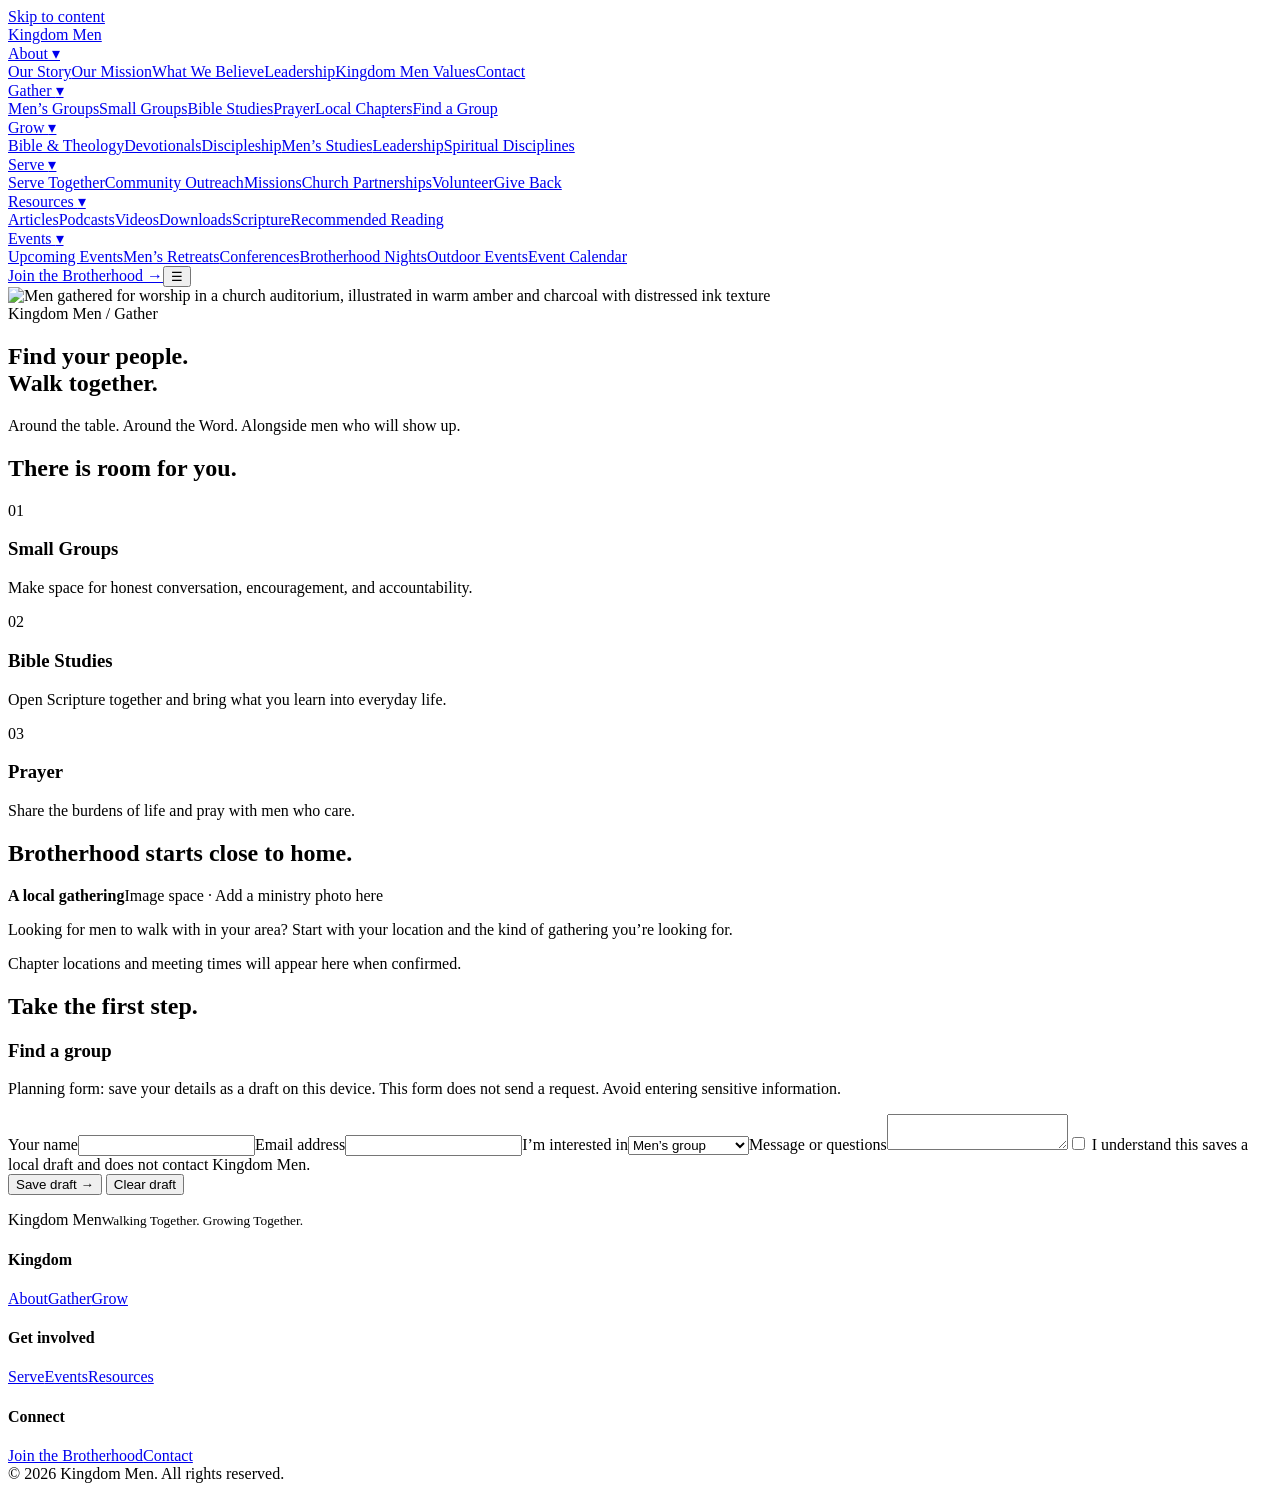
==== gather.html @ 9b4fb4cf "Add files via upload" ====
<!DOCTYPE html><html lang="en"><head><meta charset="UTF-8"><meta name="viewport" content="width=device-width, initial-scale=1.0"><title>Gather | Kingdom Men</title><meta name="description" content="Explore gather with Kingdom Men. Walking together. Growing together."><link rel="preconnect" href="https://fonts.googleapis.com"><link rel="preconnect" href="https://fonts.gstatic.com" crossorigin><link href="https://fonts.googleapis.com/css2?family=Barlow+Condensed:wght@500;600;700;800;900&family=Inter:wght@400;500;600;700&display=swap" rel="stylesheet"><link rel="stylesheet" href="styles.css"><script src="site.js" defer></script></head><body><a class="skip" href="#main">Skip to content</a><header class="site-header"><div class="container navbar"><a class="brand" href="index.html"><img src="kingdom-mark.png" alt=""><span class="brand-name">Kingdom Men</span></a><nav class="nav" aria-label="Main navigation"><div class="nav-item"><a class="nav-link" href="about.html">About <span class="chev">▾</span></a><div class="dropdown"><a href="about.html#our-story">Our Story</a><a href="about.html#our-mission">Our Mission</a><a href="about.html#what-we-believe">What We Believe</a><a href="about.html#leadership">Leadership</a><a href="about.html#kingdom-men-values">Kingdom Men Values</a><a href="contact.html">Contact</a></div></div><div class="nav-item"><a class="nav-link" href="gather.html">Gather <span class="chev">▾</span></a><div class="dropdown"><a href="gather.html#men-s-groups">Men’s Groups</a><a href="gather.html#small-groups">Small Groups</a><a href="gather.html#bible-studies">Bible Studies</a><a href="gather.html#prayer">Prayer</a><a href="gather.html#local-chapters">Local Chapters</a><a href="gather.html#find-a-group">Find a Group</a></div></div><div class="nav-item"><a class="nav-link" href="grow.html">Grow <span class="chev">▾</span></a><div class="dropdown"><a href="grow.html#bible-theology">Bible & Theology</a><a href="grow.html#devotionals">Devotionals</a><a href="grow.html#discipleship">Discipleship</a><a href="grow.html#men-s-studies">Men’s Studies</a><a href="grow.html#leadership">Leadership</a><a href="grow.html#spiritual-disciplines">Spiritual Disciplines</a></div></div><div class="nav-item"><a class="nav-link" href="serve.html">Serve <span class="chev">▾</span></a><div class="dropdown"><a href="serve.html#serve-together">Serve Together</a><a href="serve.html#community-outreach">Community Outreach</a><a href="serve.html#missions">Missions</a><a href="serve.html#church-partnerships">Church Partnerships</a><a href="serve.html#volunteer">Volunteer</a><a href="serve.html#give-back">Give Back</a></div></div><div class="nav-item"><a class="nav-link" href="resources.html">Resources <span class="chev">▾</span></a><div class="dropdown"><a href="resources.html#articles">Articles</a><a href="resources.html#podcasts">Podcasts</a><a href="resources.html#videos">Videos</a><a href="resources.html#downloads">Downloads</a><a href="resources.html#scripture">Scripture</a><a href="resources.html#recommended-reading">Recommended Reading</a></div></div><div class="nav-item"><a class="nav-link" href="events.html">Events <span class="chev">▾</span></a><div class="dropdown"><a href="events.html#upcoming-events">Upcoming Events</a><a href="events.html#men-s-retreats">Men’s Retreats</a><a href="events.html#conferences">Conferences</a><a href="events.html#brotherhood-nights">Brotherhood Nights</a><a href="events.html#outdoor-events">Outdoor Events</a><a href="events.html#event-calendar">Event Calendar</a></div></div></nav><a class="btn btn-red header-cta" href="join.html">Join the Brotherhood →</a><button class="mobile-toggle" aria-label="Open menu" aria-expanded="false" aria-controls="mobileMenu">☰</button></div><div id="mobileMenu" hidden style="background:white;padding:20px 24px;max-height:calc(100dvh - 70px);overflow:auto"><a class="btn btn-red" href="join.html">Join the Brotherhood →</a><details><summary>About</summary><a href="about.html">Explore About →</a><a href="about.html#our-story">Our Story</a><a href="about.html#our-mission">Our Mission</a><a href="about.html#what-we-believe">What We Believe</a><a href="about.html#leadership">Leadership</a><a href="about.html#kingdom-men-values">Kingdom Men Values</a><a href="contact.html">Contact</a></details><details><summary>Gather</summary><a href="gather.html">Explore Gather →</a><a href="gather.html#men-s-groups">Men’s Groups</a><a href="gather.html#small-groups">Small Groups</a><a href="gather.html#bible-studies">Bible Studies</a><a href="gather.html#prayer">Prayer</a><a href="gather.html#local-chapters">Local Chapters</a><a href="gather.html#find-a-group">Find a Group</a></details><details><summary>Grow</summary><a href="grow.html">Explore Grow →</a><a href="grow.html#bible-theology">Bible & Theology</a><a href="grow.html#devotionals">Devotionals</a><a href="grow.html#discipleship">Discipleship</a><a href="grow.html#men-s-studies">Men’s Studies</a><a href="grow.html#leadership">Leadership</a><a href="grow.html#spiritual-disciplines">Spiritual Disciplines</a></details><details><summary>Serve</summary><a href="serve.html">Explore Serve →</a><a href="serve.html#serve-together">Serve Together</a><a href="serve.html#community-outreach">Community Outreach</a><a href="serve.html#missions">Missions</a><a href="serve.html#church-partnerships">Church Partnerships</a><a href="serve.html#volunteer">Volunteer</a><a href="serve.html#give-back">Give Back</a></details><details><summary>Resources</summary><a href="resources.html">Explore Resources →</a><a href="resources.html#articles">Articles</a><a href="resources.html#podcasts">Podcasts</a><a href="resources.html#videos">Videos</a><a href="resources.html#downloads">Downloads</a><a href="resources.html#scripture">Scripture</a><a href="resources.html#recommended-reading">Recommended Reading</a></details><details><summary>Events</summary><a href="events.html">Explore Events →</a><a href="events.html#upcoming-events">Upcoming Events</a><a href="events.html#men-s-retreats">Men’s Retreats</a><a href="events.html#conferences">Conferences</a><a href="events.html#brotherhood-nights">Brotherhood Nights</a><a href="events.html#outdoor-events">Outdoor Events</a><a href="events.html#event-calendar">Event Calendar</a></details></div></header><main id="main" class="page-main"><section class="page-hero gather-hero"><img class="gather-hero-image" src="gather-hero.png" alt="Men gathered for worship in a church auditorium, illustrated in warm amber and charcoal with distressed ink texture" fetchpriority="high"><div class="container"><div class="eyebrow">Kingdom Men / Gather</div><h1>Find your people.<br><span class="accent">Walk together.</span></h1><p>Around the table. Around the Word. Alongside men who will show up.</p></div></section><section id="men-s-groups" class="page-section "><div class="container"><h2>There is room for you.</h2><div class="tile-grid"><article class="tile" id="small-groups"><div class="number">01</div><h3>Small Groups</h3><p>Make space for honest conversation, encouragement, and accountability.</p></article><article class="tile" id="bible-studies"><div class="number">02</div><h3>Bible Studies</h3><p>Open Scripture together and bring what you learn into everyday life.</p></article><article class="tile" id="prayer"><div class="number">03</div><h3>Prayer</h3><p>Share the burdens of life and pray with men who care.</p></article></div></div></section><section id="local-chapters" class="page-section muted-section"><div class="container"><h2>Brotherhood starts close to home.</h2><div class="split"><div class="image-space" role="img" aria-label="Image placeholder: A local gathering"><strong>A local gathering</strong><span>Image space · Add a ministry photo here</span></div><div><p>Looking for men to walk with in your area? Start with your location and the kind of gathering you’re looking for.</p><p>Chapter locations and meeting times will appear here when confirmed.</p></div></div></div></section><section id="find-a-group" class="page-section "><div class="container"><h2>Take the first step.</h2><form class="form-panel" data-draft="group"><h3>Find a group</h3><p class="form-note">Planning form: save your details as a draft on this device. This form does not send a request. Avoid entering sensitive information.</p><div class="form-grid"><label>Your name<input name="name" autocomplete="name" required maxlength="100"></label><label>Email address<input name="email" type="email" autocomplete="email" required></label><label class="full">I’m interested in<select name="interest"><option>Men’s group</option><option>Small group</option><option>Bible study</option><option>Prayer gathering</option><option>Local chapter</option></select></label><label class="full">Message or questions<textarea name="message" maxlength="2000"></textarea></label><label class="check full"><input type="checkbox" required> I understand this saves a local draft and does not contact Kingdom Men.</label><div class="full"><button class="btn btn-red" type="submit">Save draft →</button> <button class="btn btn-dark clear-draft" type="button">Clear draft</button><p class="form-status" role="status" aria-live="polite"></p></div></div></form></div></section></main><footer><div class="container"><div class="footer-grid"><div class="footer-brand">Kingdom Men<small>Walking Together. Growing Together.</small></div><div><h4>Kingdom</h4><a href="about.html">About</a><a href="gather.html">Gather</a><a href="grow.html">Grow</a></div><div><h4>Get involved</h4><a href="serve.html">Serve</a><a href="events.html">Events</a><a href="resources.html">Resources</a></div><div><h4>Connect</h4><a href="join.html">Join the Brotherhood</a><a href="contact.html">Contact</a></div></div><div class="copyright">© 2026 Kingdom Men. All rights reserved.</div></div></footer></body></html>
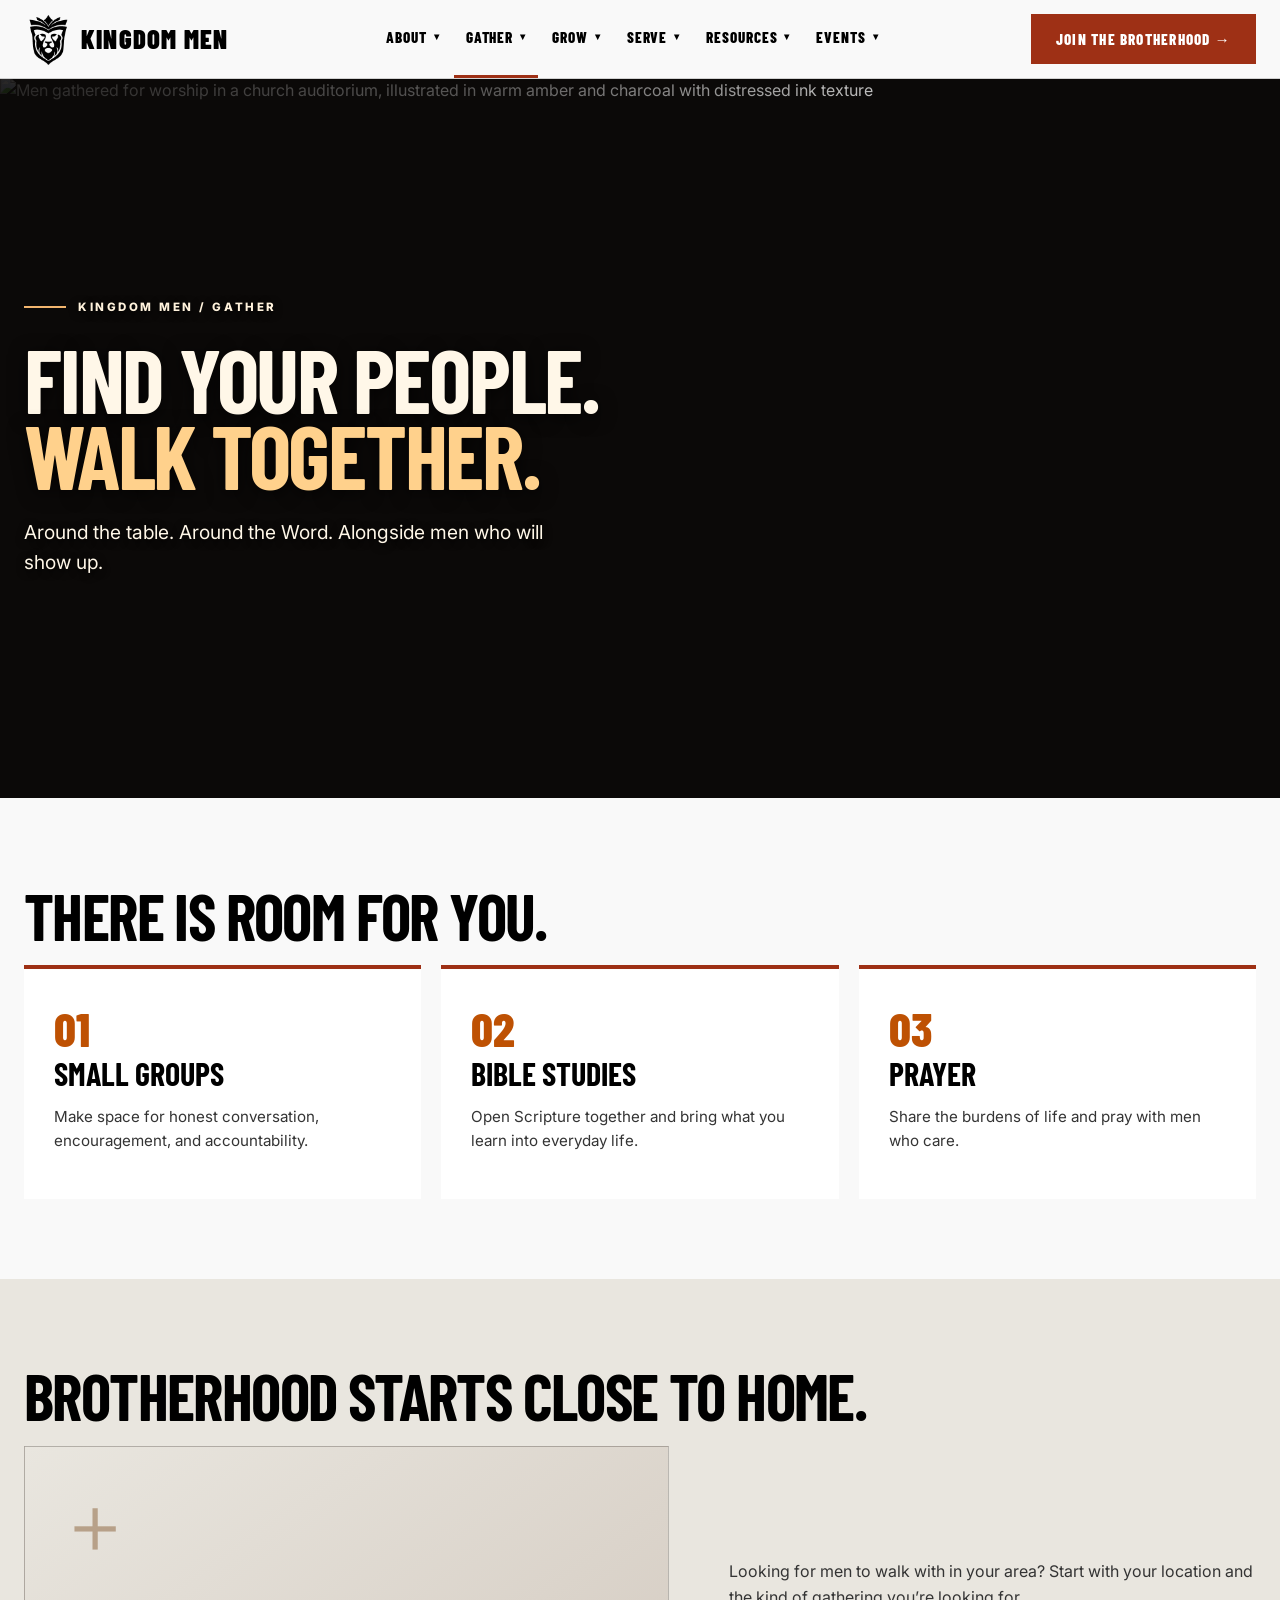
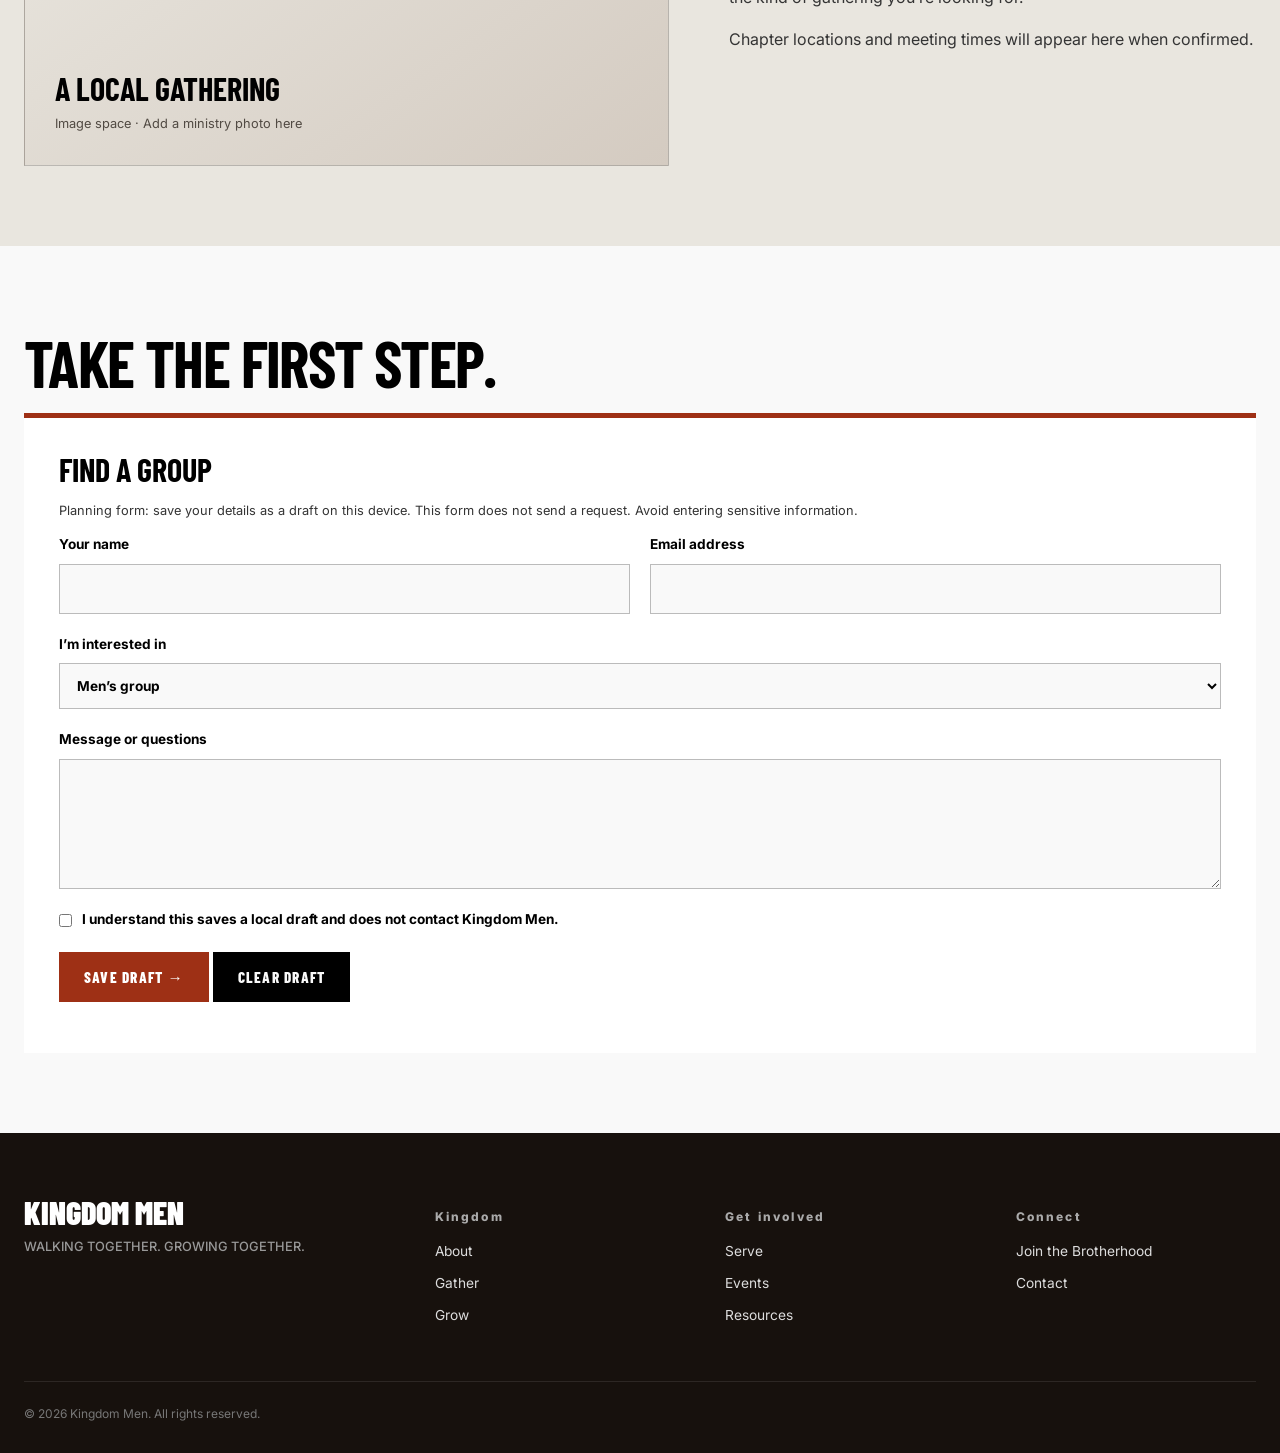
==== commit 53a4bddb: "Add files via upload" ====
--- a/gather.html
+++ b/gather.html
@@ -1 +1 @@
-<!DOCTYPE html><html lang="en"><head><meta charset="UTF-8"><meta name="viewport" content="width=device-width, initial-scale=1.0"><title>Gather | Kingdom Men</title><meta name="description" content="Explore gather with Kingdom Men. Walking together. Growing together."><link rel="preconnect" href="https://fonts.googleapis.com"><link rel="preconnect" href="https://fonts.gstatic.com" crossorigin><link href="https://fonts.googleapis.com/css2?family=Barlow+Condensed:wght@500;600;700;800;900&family=Inter:wght@400;500;600;700&display=swap" rel="stylesheet"><link rel="stylesheet" href="styles.css"><script src="site.js" defer></script></head><body><a class="skip" href="#main">Skip to content</a><header class="site-header"><div class="container navbar"><a class="brand" href="index.html"><img src="kingdom-mark.png" alt=""><span class="brand-name">Kingdom Men</span></a><nav class="nav" aria-label="Main navigation"><div class="nav-item"><a class="nav-link" href="about.html">About <span class="chev">▾</span></a><div class="dropdown"><a href="about.html#our-story">Our Story</a><a href="about.html#our-mission">Our Mission</a><a href="about.html#what-we-believe">What We Believe</a><a href="about.html#leadership">Leadership</a><a href="about.html#kingdom-men-values">Kingdom Men Values</a><a href="contact.html">Contact</a></div></div><div class="nav-item"><a class="nav-link" href="gather.html">Gather <span class="chev">▾</span></a><div class="dropdown"><a href="gather.html#men-s-groups">Men’s Groups</a><a href="gather.html#small-groups">Small Groups</a><a href="gather.html#bible-studies">Bible Studies</a><a href="gather.html#prayer">Prayer</a><a href="gather.html#local-chapters">Local Chapters</a><a href="gather.html#find-a-group">Find a Group</a></div></div><div class="nav-item"><a class="nav-link" href="grow.html">Grow <span class="chev">▾</span></a><div class="dropdown"><a href="grow.html#bible-theology">Bible & Theology</a><a href="grow.html#devotionals">Devotionals</a><a href="grow.html#discipleship">Discipleship</a><a href="grow.html#men-s-studies">Men’s Studies</a><a href="grow.html#leadership">Leadership</a><a href="grow.html#spiritual-disciplines">Spiritual Disciplines</a></div></div><div class="nav-item"><a class="nav-link" href="serve.html">Serve <span class="chev">▾</span></a><div class="dropdown"><a href="serve.html#serve-together">Serve Together</a><a href="serve.html#community-outreach">Community Outreach</a><a href="serve.html#missions">Missions</a><a href="serve.html#church-partnerships">Church Partnerships</a><a href="serve.html#volunteer">Volunteer</a><a href="serve.html#give-back">Give Back</a></div></div><div class="nav-item"><a class="nav-link" href="resources.html">Resources <span class="chev">▾</span></a><div class="dropdown"><a href="resources.html#articles">Articles</a><a href="resources.html#podcasts">Podcasts</a><a href="resources.html#videos">Videos</a><a href="resources.html#downloads">Downloads</a><a href="resources.html#scripture">Scripture</a><a href="resources.html#recommended-reading">Recommended Reading</a></div></div><div class="nav-item"><a class="nav-link" href="events.html">Events <span class="chev">▾</span></a><div class="dropdown"><a href="events.html#upcoming-events">Upcoming Events</a><a href="events.html#men-s-retreats">Men’s Retreats</a><a href="events.html#conferences">Conferences</a><a href="events.html#brotherhood-nights">Brotherhood Nights</a><a href="events.html#outdoor-events">Outdoor Events</a><a href="events.html#event-calendar">Event Calendar</a></div></div></nav><a class="btn btn-red header-cta" href="join.html">Join the Brotherhood →</a><button class="mobile-toggle" aria-label="Open menu" aria-expanded="false" aria-controls="mobileMenu">☰</button></div><div id="mobileMenu" hidden style="background:white;padding:20px 24px;max-height:calc(100dvh - 70px);overflow:auto"><a class="btn btn-red" href="join.html">Join the Brotherhood →</a><details><summary>About</summary><a href="about.html">Explore About →</a><a href="about.html#our-story">Our Story</a><a href="about.html#our-mission">Our Mission</a><a href="about.html#what-we-believe">What We Believe</a><a href="about.html#leadership">Leadership</a><a href="about.html#kingdom-men-values">Kingdom Men Values</a><a href="contact.html">Contact</a></details><details><summary>Gather</summary><a href="gather.html">Explore Gather →</a><a href="gather.html#men-s-groups">Men’s Groups</a><a href="gather.html#small-groups">Small Groups</a><a href="gather.html#bible-studies">Bible Studies</a><a href="gather.html#prayer">Prayer</a><a href="gather.html#local-chapters">Local Chapters</a><a href="gather.html#find-a-group">Find a Group</a></details><details><summary>Grow</summary><a href="grow.html">Explore Grow →</a><a href="grow.html#bible-theology">Bible & Theology</a><a href="grow.html#devotionals">Devotionals</a><a href="grow.html#discipleship">Discipleship</a><a href="grow.html#men-s-studies">Men’s Studies</a><a href="grow.html#leadership">Leadership</a><a href="grow.html#spiritual-disciplines">Spiritual Disciplines</a></details><details><summary>Serve</summary><a href="serve.html">Explore Serve →</a><a href="serve.html#serve-together">Serve Together</a><a href="serve.html#community-outreach">Community Outreach</a><a href="serve.html#missions">Missions</a><a href="serve.html#church-partnerships">Church Partnerships</a><a href="serve.html#volunteer">Volunteer</a><a href="serve.html#give-back">Give Back</a></details><details><summary>Resources</summary><a href="resources.html">Explore Resources →</a><a href="resources.html#articles">Articles</a><a href="resources.html#podcasts">Podcasts</a><a href="resources.html#videos">Videos</a><a href="resources.html#downloads">Downloads</a><a href="resources.html#scripture">Scripture</a><a href="resources.html#recommended-reading">Recommended Reading</a></details><details><summary>Events</summary><a href="events.html">Explore Events →</a><a href="events.html#upcoming-events">Upcoming Events</a><a href="events.html#men-s-retreats">Men’s Retreats</a><a href="events.html#conferences">Conferences</a><a href="events.html#brotherhood-nights">Brotherhood Nights</a><a href="events.html#outdoor-events">Outdoor Events</a><a href="events.html#event-calendar">Event Calendar</a></details></div></header><main id="main" class="page-main"><section class="page-hero gather-hero"><img class="gather-hero-image" src="gather-hero.png" alt="Men gathered for worship in a church auditorium, illustrated in warm amber and charcoal with distressed ink texture" fetchpriority="high"><div class="container"><div class="eyebrow">Kingdom Men / Gather</div><h1>Find your people.<br><span class="accent">Walk together.</span></h1><p>Around the table. Around the Word. Alongside men who will show up.</p></div></section><section id="men-s-groups" class="page-section "><div class="container"><h2>There is room for you.</h2><div class="tile-grid"><article class="tile" id="small-groups"><div class="number">01</div><h3>Small Groups</h3><p>Make space for honest conversation, encouragement, and accountability.</p></article><article class="tile" id="bible-studies"><div class="number">02</div><h3>Bible Studies</h3><p>Open Scripture together and bring what you learn into everyday life.</p></article><article class="tile" id="prayer"><div class="number">03</div><h3>Prayer</h3><p>Share the burdens of life and pray with men who care.</p></article></div></div></section><section id="local-chapters" class="page-section muted-section"><div class="container"><h2>Brotherhood starts close to home.</h2><div class="split"><div class="image-space" role="img" aria-label="Image placeholder: A local gathering"><strong>A local gathering</strong><span>Image space · Add a ministry photo here</span></div><div><p>Looking for men to walk with in your area? Start with your location and the kind of gathering you’re looking for.</p><p>Chapter locations and meeting times will appear here when confirmed.</p></div></div></div></section><section id="find-a-group" class="page-section "><div class="container"><h2>Take the first step.</h2><form class="form-panel" data-draft="group"><h3>Find a group</h3><p class="form-note">Planning form: save your details as a draft on this device. This form does not send a request. Avoid entering sensitive information.</p><div class="form-grid"><label>Your name<input name="name" autocomplete="name" required maxlength="100"></label><label>Email address<input name="email" type="email" autocomplete="email" required></label><label class="full">I’m interested in<select name="interest"><option>Men’s group</option><option>Small group</option><option>Bible study</option><option>Prayer gathering</option><option>Local chapter</option></select></label><label class="full">Message or questions<textarea name="message" maxlength="2000"></textarea></label><label class="check full"><input type="checkbox" required> I understand this saves a local draft and does not contact Kingdom Men.</label><div class="full"><button class="btn btn-red" type="submit">Save draft →</button> <button class="btn btn-dark clear-draft" type="button">Clear draft</button><p class="form-status" role="status" aria-live="polite"></p></div></div></form></div></section></main><footer><div class="container"><div class="footer-grid"><div class="footer-brand">Kingdom Men<small>Walking Together. Growing Together.</small></div><div><h4>Kingdom</h4><a href="about.html">About</a><a href="gather.html">Gather</a><a href="grow.html">Grow</a></div><div><h4>Get involved</h4><a href="serve.html">Serve</a><a href="events.html">Events</a><a href="resources.html">Resources</a></div><div><h4>Connect</h4><a href="join.html">Join the Brotherhood</a><a href="contact.html">Contact</a></div></div><div class="copyright">© 2026 Kingdom Men. All rights reserved.</div></div></footer></body></html>+<!DOCTYPE html><html lang="en"><head><meta charset="UTF-8"><meta name="viewport" content="width=device-width, initial-scale=1.0"><title>Gather | Kingdom Men</title><meta name="description" content="Explore gather with Kingdom Men. Walking together. Growing together."><link rel="preconnect" href="https://fonts.googleapis.com"><link rel="preconnect" href="https://fonts.gstatic.com" crossorigin><link href="https://fonts.googleapis.com/css2?family=Barlow+Condensed:wght@500;600;700;800;900&family=Inter:wght@400;500;600;700&display=swap" rel="stylesheet"><link rel="stylesheet" href="styles.css"><script src="site.js" defer></script></head><body><a class="skip" href="#main">Skip to content</a><header class="site-header"><div class="container navbar"><a class="brand" href="index.html"><img src="kingdom-mark.png" alt=""><span class="brand-name">Kingdom Men</span></a><nav class="nav" aria-label="Main navigation"><div class="nav-item"><a class="nav-link" href="about.html">About <span class="chev">▾</span></a><div class="dropdown"><a href="about.html#our-story">Our Story</a><a href="about.html#our-mission">Our Mission</a><a href="about.html#what-we-believe">What We Believe</a><a href="about.html#leadership">Leadership</a><a href="about.html#kingdom-men-values">Kingdom Men Values</a><a href="contact.html">Contact</a></div></div><div class="nav-item"><a class="nav-link" href="gather.html">Gather <span class="chev">▾</span></a><div class="dropdown"><a href="gather.html#men-s-groups">Men’s Groups</a><a href="gather.html#small-groups">Small Groups</a><a href="gather.html#bible-studies">Bible Studies</a><a href="gather.html#prayer">Prayer</a><a href="gather.html#local-chapters">Local Chapters</a><a href="gather.html#find-a-group">Find a Group</a></div></div><div class="nav-item"><a class="nav-link" href="grow.html">Grow <span class="chev">▾</span></a><div class="dropdown"><a href="grow.html#bible-theology">Bible & Theology</a><a href="grow.html#devotionals">Devotionals</a><a href="grow.html#discipleship">Discipleship</a><a href="grow.html#men-s-studies">Men’s Studies</a><a href="grow.html#leadership">Leadership</a><a href="grow.html#spiritual-disciplines">Spiritual Disciplines</a></div></div><div class="nav-item"><a class="nav-link" href="serve.html">Serve <span class="chev">▾</span></a><div class="dropdown"><a href="serve.html#serve-together">Serve Together</a><a href="serve.html#community-outreach">Community Outreach</a><a href="serve.html#missions">Missions</a><a href="serve.html#church-partnerships">Church Partnerships</a><a href="serve.html#volunteer">Volunteer</a><a href="serve.html#give-back">Give Back</a></div></div><div class="nav-item"><a class="nav-link" href="resources.html">Resources <span class="chev">▾</span></a><div class="dropdown"><a href="resources.html#articles">Articles</a><a href="resources.html#podcasts">Podcasts</a><a href="resources.html#videos">Videos</a><a href="resources.html#downloads">Downloads</a><a href="resources.html#scripture">Scripture</a><a href="resources.html#recommended-reading">Recommended Reading</a></div></div><div class="nav-item"><a class="nav-link" href="events.html">Events <span class="chev">▾</span></a><div class="dropdown"><a href="events.html#upcoming-events">Upcoming Events</a><a href="events.html#men-s-retreats">Men’s Retreats</a><a href="events.html#conferences">Conferences</a><a href="events.html#brotherhood-nights">Brotherhood Nights</a><a href="events.html#outdoor-events">Outdoor Events</a><a href="events.html#event-calendar">Event Calendar</a></div></div></nav><a class="btn btn-red header-cta" href="join.html">Join the Brotherhood →</a><button class="mobile-toggle" aria-label="Open menu" aria-expanded="false" aria-controls="mobileMenu">☰</button></div><div id="mobileMenu" hidden style="background:white;padding:20px 24px;max-height:calc(100dvh - 70px);overflow:auto"><a class="btn btn-red" href="join.html">Join the Brotherhood →</a><details><summary>About</summary><a href="about.html">Explore About →</a><a href="about.html#our-story">Our Story</a><a href="about.html#our-mission">Our Mission</a><a href="about.html#what-we-believe">What We Believe</a><a href="about.html#leadership">Leadership</a><a href="about.html#kingdom-men-values">Kingdom Men Values</a><a href="contact.html">Contact</a></details><details><summary>Gather</summary><a href="gather.html">Explore Gather →</a><a href="gather.html#men-s-groups">Men’s Groups</a><a href="gather.html#small-groups">Small Groups</a><a href="gather.html#bible-studies">Bible Studies</a><a href="gather.html#prayer">Prayer</a><a href="gather.html#local-chapters">Local Chapters</a><a href="gather.html#find-a-group">Find a Group</a></details><details><summary>Grow</summary><a href="grow.html">Explore Grow →</a><a href="grow.html#bible-theology">Bible & Theology</a><a href="grow.html#devotionals">Devotionals</a><a href="grow.html#discipleship">Discipleship</a><a href="grow.html#men-s-studies">Men’s Studies</a><a href="grow.html#leadership">Leadership</a><a href="grow.html#spiritual-disciplines">Spiritual Disciplines</a></details><details><summary>Serve</summary><a href="serve.html">Explore Serve →</a><a href="serve.html#serve-together">Serve Together</a><a href="serve.html#community-outreach">Community Outreach</a><a href="serve.html#missions">Missions</a><a href="serve.html#church-partnerships">Church Partnerships</a><a href="serve.html#volunteer">Volunteer</a><a href="serve.html#give-back">Give Back</a></details><details><summary>Resources</summary><a href="resources.html">Explore Resources →</a><a href="resources.html#articles">Articles</a><a href="resources.html#podcasts">Podcasts</a><a href="resources.html#videos">Videos</a><a href="resources.html#downloads">Downloads</a><a href="resources.html#scripture">Scripture</a><a href="resources.html#recommended-reading">Recommended Reading</a></details><details><summary>Events</summary><a href="events.html">Explore Events →</a><a href="events.html#upcoming-events">Upcoming Events</a><a href="events.html#men-s-retreats">Men’s Retreats</a><a href="events.html#conferences">Conferences</a><a href="events.html#brotherhood-nights">Brotherhood Nights</a><a href="events.html#outdoor-events">Outdoor Events</a><a href="events.html#event-calendar">Event Calendar</a></details></div></header><main id="main" class="page-main"><section class="page-hero gather-hero"><img class="gather-hero-image" src="https://mwebapp.blob.core.windows.net/imgresrces/gather-hero.png" alt="Men gathered for worship in a church auditorium, illustrated in warm amber and charcoal with distressed ink texture" fetchpriority="high"><div class="container"><div class="eyebrow">Kingdom Men / Gather</div><h1>Find your people.<br><span class="accent">Walk together.</span></h1><p>Around the table. Around the Word. Alongside men who will show up.</p></div></section><section id="men-s-groups" class="page-section "><div class="container"><h2>There is room for you.</h2><div class="tile-grid"><article class="tile" id="small-groups"><div class="number">01</div><h3>Small Groups</h3><p>Make space for honest conversation, encouragement, and accountability.</p></article><article class="tile" id="bible-studies"><div class="number">02</div><h3>Bible Studies</h3><p>Open Scripture together and bring what you learn into everyday life.</p></article><article class="tile" id="prayer"><div class="number">03</div><h3>Prayer</h3><p>Share the burdens of life and pray with men who care.</p></article></div></div></section><section id="local-chapters" class="page-section muted-section"><div class="container"><h2>Brotherhood starts close to home.</h2><div class="split"><div class="image-space" role="img" aria-label="Image placeholder: A local gathering"><strong>A local gathering</strong><span>Image space · Add a ministry photo here</span></div><div><p>Looking for men to walk with in your area? Start with your location and the kind of gathering you’re looking for.</p><p>Chapter locations and meeting times will appear here when confirmed.</p></div></div></div></section><section id="find-a-group" class="page-section "><div class="container"><h2>Take the first step.</h2><form class="form-panel" data-draft="group"><h3>Find a group</h3><p class="form-note">Planning form: save your details as a draft on this device. This form does not send a request. Avoid entering sensitive information.</p><div class="form-grid"><label>Your name<input name="name" autocomplete="name" required maxlength="100"></label><label>Email address<input name="email" type="email" autocomplete="email" required></label><label class="full">I’m interested in<select name="interest"><option>Men’s group</option><option>Small group</option><option>Bible study</option><option>Prayer gathering</option><option>Local chapter</option></select></label><label class="full">Message or questions<textarea name="message" maxlength="2000"></textarea></label><label class="check full"><input type="checkbox" required> I understand this saves a local draft and does not contact Kingdom Men.</label><div class="full"><button class="btn btn-red" type="submit">Save draft →</button> <button class="btn btn-dark clear-draft" type="button">Clear draft</button><p class="form-status" role="status" aria-live="polite"></p></div></div></form></div></section></main><footer><div class="container"><div class="footer-grid"><div class="footer-brand">Kingdom Men<small>Walking Together. Growing Together.</small></div><div><h4>Kingdom</h4><a href="about.html">About</a><a href="gather.html">Gather</a><a href="grow.html">Grow</a></div><div><h4>Get involved</h4><a href="serve.html">Serve</a><a href="events.html">Events</a><a href="resources.html">Resources</a></div><div><h4>Connect</h4><a href="join.html">Join the Brotherhood</a><a href="contact.html">Contact</a></div></div><div class="copyright">© 2026 Kingdom Men. All rights reserved.</div></div></footer></body></html>
--- a/styles.css
+++ b/styles.css
@@ -0,0 +1,25 @@
+
+:root{--offwhite:#F9F9F9;--black:#000;--red:#9E3015;--burnt:#BE5103;--gold:#C96303;--espresso:#6B3402;--orange:#DC6C04;--line:rgba(0,0,0,.14);--shadow:0 18px 45px rgba(0,0,0,.12);--max:1240px}
+*{box-sizing:border-box}html{scroll-behavior:smooth}body{margin:0;background:var(--offwhite);color:#000;font-family:Inter,Arial,sans-serif;line-height:1.6}a{color:inherit;text-decoration:none}button{font:inherit}.container{width:min(var(--max),calc(100% - 48px));margin:auto}
+.eyebrow{display:flex;align-items:center;gap:12px;text-transform:uppercase;letter-spacing:.22em;font-size:.72rem;font-weight:800}.eyebrow:before{content:"";width:42px;height:2px;background:var(--red)}
+h1,h2,h3,.brand-name,.nav-link,.btn{font-family:"Barlow Condensed",Impact,sans-serif;text-transform:uppercase}
+h2{margin:.15em 0 .35em;font-size:clamp(3rem,7vw,6.7rem);line-height:.86;letter-spacing:-.025em}p{color:#343434}
+.btn{display:inline-flex;align-items:center;justify-content:center;gap:12px;min-height:50px;padding:0 24px;border:1px solid transparent;font-size:.95rem;font-weight:800;letter-spacing:.08em;transition:.25s ease;cursor:pointer}.btn-dark{background:#000;color:#F9F9F9}.btn-dark:hover{background:var(--red);transform:translateY(-2px)}.btn-red{background:var(--red);color:#fff}.btn-red:hover{background:var(--burnt);transform:translateY(-2px)}.btn-outline{border-color:rgba(255,255,255,.55);color:#fff}.btn-outline:hover{background:#fff;color:#000}
+.site-header{position:fixed;inset:0 0 auto;z-index:1000;background:rgba(249,249,249,.96);border-bottom:1px solid var(--line);backdrop-filter:blur(12px)}.navbar{height:78px;display:flex;align-items:center;gap:26px}.brand{display:flex;align-items:center;gap:11px;min-width:210px}.brand img{width:46px;height:52px;object-fit:contain}.brand-name{font-size:1.65rem;font-weight:900;letter-spacing:.045em}.nav{display:flex;align-items:stretch;justify-content:center;gap:2px;flex:1;height:100%}.nav-item{position:relative;display:flex;align-items:center}.nav-link{display:flex;align-items:center;gap:7px;height:100%;padding:0 12px;font-size:.95rem;font-weight:800;letter-spacing:.06em;border-bottom:3px solid transparent}.nav-link:hover{border-color:var(--red)}.chev{font-family:Inter;font-size:.65rem}.dropdown{position:absolute;top:78px;left:0;min-width:235px;padding:10px;background:#fff;border:1px solid var(--line);box-shadow:var(--shadow);opacity:0;visibility:hidden;transform:translateY(8px);transition:.2s ease}.nav-item:hover .dropdown,.nav-item:focus-within .dropdown{opacity:1;visibility:visible;transform:translateY(0)}.dropdown a{display:block;padding:11px 13px;font-size:.82rem;font-weight:600}.dropdown a:hover{background:#f1eee9;color:var(--red)}.header-cta{white-space:nowrap}.mobile-toggle{display:none;margin-left:auto;background:none;border:0;font-size:1.8rem}
+.hero{min-height:850px;padding-top:78px;position:relative;display:flex;align-items:center;overflow:hidden;background:linear-gradient(90deg,rgba(0,0,0,.82),rgba(0,0,0,.62) 42%,rgba(0,0,0,.2)),url("mountains.jpg") center bottom/cover no-repeat;color:#fff}.hero:after{content:"";position:absolute;inset:0;background:linear-gradient(0deg,rgba(0,0,0,.7),transparent 35%);pointer-events:none}.hero-content{position:relative;z-index:2;max-width:780px;padding:90px 0}.hero .eyebrow{color:#fff}.hero h1{font-size:clamp(5.5rem,13vw,12.5rem);line-height:.76;letter-spacing:-.035em;margin:26px 0 24px}.hero h1 span{display:block}.hero h1 .red{color:var(--orange)}.hero-lead{max-width:650px;color:#f0efeb;font-size:clamp(1rem,1.7vw,1.25rem);margin:0 0 34px}.hero-actions{display:flex;flex-wrap:wrap;gap:12px}.hero-rule{display:flex;align-items:center;gap:16px;margin-top:42px;color:#fff8}.hero-rule i{height:1px;background:#fff8;flex:0 0 95px}.hero-rule b{font-size:1.2rem}
+.intro{padding:115px 0 105px}.intro-grid{display:grid;grid-template-columns:1fr 1.15fr;gap:90px;align-items:end}.intro-copy p{font-size:1.05rem;max-width:650px}.cards3{display:grid;grid-template-columns:repeat(3,1fr);gap:16px;margin-top:65px}.pillar{padding:32px 28px;background:#fff;border-top:4px solid #000;box-shadow:0 8px 25px rgba(0,0,0,.05)}.pillar:nth-child(2){border-color:var(--red)}.pillar:nth-child(3){border-color:var(--burnt)}.pillar .num{font-family:"Barlow Condensed";font-size:4rem;font-weight:900;line-height:.8;color:#ddd}.pillar h3{font-size:2.1rem;margin:22px 0 8px}.pillar p{margin:0;font-size:.92rem}
+.brotherhood{background:var(--red);color:#fff;position:relative;overflow:hidden}.brotherhood:before{content:"BROTHERHOOD";position:absolute;right:-30px;bottom:-55px;font:900 17vw/.7 "Barlow Condensed";color:rgba(0,0,0,.1);pointer-events:none}.brother-grid{display:grid;grid-template-columns:1.1fr .9fr;gap:80px;padding:110px 0;position:relative;z-index:1}.brotherhood h2{max-width:780px}.brotherhood p{color:#fff;max-width:610px}.brother-quote{align-self:center;border-left:2px solid rgba(255,255,255,.6);padding-left:30px;font:700 clamp(1.6rem,3vw,2.7rem)/1.05 "Barlow Condensed";text-transform:uppercase}
+.events{padding:115px 0}.section-head{display:flex;justify-content:space-between;gap:30px;align-items:end;margin-bottom:42px}.section-head p{max-width:480px;margin:0}.event-grid{display:grid;grid-template-columns:repeat(3,1fr);gap:18px}.event-card{background:#fff;border:1px solid var(--line);transition:.25s;overflow:hidden}.event-card:hover{transform:translateY(-5px);box-shadow:var(--shadow)}.event-image{height:210px;background:linear-gradient(135deg,rgba(0,0,0,.15),rgba(0,0,0,.5)),url("mountains.jpg") center/cover;position:relative}.event-card:nth-child(2) .event-image{filter:sepia(.45)}.event-card:nth-child(3) .event-image{filter:saturate(1.25)}.date{position:absolute;top:18px;left:18px;background:var(--offwhite);width:62px;text-align:center;padding:7px 0;font-family:"Barlow Condensed";font-weight:900;line-height:.9}.date strong{display:block;font-size:1.7rem}.date span{font-size:.7rem;letter-spacing:.1em}.event-body{padding:25px}.event-type{color:var(--red);font-size:.7rem;font-weight:800;letter-spacing:.16em}.event-body h3{font-size:2rem;margin:8px 0 6px}.event-body p{font-size:.88rem;margin:0 0 18px}
+.creed{background:#000;color:#fff;text-align:center;padding:120px 20px}.creed .eyebrow{justify-content:center;color:#bbb}.creed .eyebrow:before{background:var(--burnt)}.creed blockquote{max-width:1000px;margin:35px auto 22px;font:800 clamp(3rem,7vw,7rem)/.86 "Barlow Condensed";text-transform:uppercase;letter-spacing:-.02em}.creed cite{font-style:normal;color:#aaa;letter-spacing:.18em;font-size:.75rem;font-weight:800}
+.resources{padding:115px 0}.resource-grid{display:grid;grid-template-columns:repeat(3,1fr);gap:18px}.resource{min-height:270px;padding:32px;display:flex;flex-direction:column;justify-content:end;background:#e9e6df;border-top:5px solid #000;transition:.25s}.resource:nth-child(2){border-color:var(--red)}.resource:nth-child(3){border-color:var(--burnt)}.resource:hover{transform:translateY(-5px)}.resource .icon{font-family:"Barlow Condensed";font-size:4rem;font-weight:900;color:#bbb}.resource h3{font-size:2.6rem;margin:8px 0 3px}.resource p{margin:0 0 18px;font-size:.9rem}
+.final-cta{background:var(--espresso);color:#fff;padding:90px 0}.final-grid{display:flex;justify-content:space-between;align-items:center;gap:40px}.final-cta h2{font-size:clamp(3.5rem,7vw,7rem);margin:0}.final-cta p{color:#eadfd5;max-width:500px}
+footer{background:#17110d;color:#fff;padding:60px 0 30px}.footer-grid{display:grid;grid-template-columns:1.5fr repeat(3,1fr);gap:50px}.footer-brand{font:900 2rem "Barlow Condensed";text-transform:uppercase}.footer-brand small{display:block;color:#999;font:500 .8rem Inter;margin-top:8px}footer h4{font:800 .75rem Inter;letter-spacing:.18em;color:#aaa}footer a{display:block;color:#ddd;font-size:.86rem;margin:10px 0}footer a:hover{color:var(--orange)}.copyright{border-top:1px solid #ffffff18;margin-top:45px;padding-top:22px;color:#777;font-size:.75rem}
+@media(max-width:1000px){.nav{display:none}.header-cta{display:none}.mobile-toggle{display:block}.navbar{height:70px}.hero{padding-top:70px;min-height:760px}.intro-grid,.brother-grid{grid-template-columns:1fr;gap:35px}.cards3,.event-grid,.resource-grid{grid-template-columns:1fr}.section-head{display:block}.section-head .btn{margin-top:20px}.final-grid{display:block}.final-cta .btn{margin-top:20px}.footer-grid{grid-template-columns:1fr 1fr}}
+@media(max-width:650px){.container{width:min(var(--max),calc(100% - 30px))}.brand-name{font-size:1.35rem}.brand img{width:38px;height:44px}.hero h1{font-size:5.4rem}.hero{min-height:700px}.hero-content{padding:65px 0}.hero-actions .btn{width:100%}.intro,.events,.resources{padding:80px 0}.brother-grid{padding:80px 0}.creed{padding:90px 15px}.creed blockquote{font-size:3.5rem}.footer-grid{grid-template-columns:1fr}}
+details{border-top:1px solid var(--line);padding:12px 0}summary{font-family:"Barlow Condensed";font-size:1.3rem;font-weight:800;text-transform:uppercase;cursor:pointer}details a{display:block;padding:8px 0;font-size:.85rem}
+
+:focus-visible{outline:3px solid var(--orange);outline-offset:4px}.skip{position:fixed;top:-80px;left:20px;z-index:2000;background:white;padding:12px}.skip:focus{top:10px}.page-main{padding-top:78px}section[id]{scroll-margin-top:100px}.page-hero{padding:85px 0;background:#000;color:white}.page-hero h1{font-size:clamp(4.5rem,9vw,9rem);line-height:.85;letter-spacing:-.025em;margin:24px 0}.page-hero p{color:#ddd;max-width:640px;font-size:1.1rem}.page-hero .accent{color:var(--orange)}.page-hero.photo{background:linear-gradient(90deg,#000d,#0006),url(mountains.jpg) center/cover}.page-hero.rust{background:var(--red)}.page-hero.rust .accent{color:#fff}.page-hero.paper{background:#e9e6df;color:#000}.page-hero.paper p{color:#343434}.split{display:grid;grid-template-columns:1.1fr .9fr;gap:60px;align-items:center}.page-section{padding:80px 0}.page-section h2{font-size:clamp(3rem,5vw,5rem)}.page-section h3{font-size:2rem;line-height:1;margin:0 0 16px}.muted-section{background:#e9e6df}.image-space{min-height:320px;border:1px solid #0003;background:linear-gradient(145deg,#e9e6df,#d4cbc1);display:flex;flex-direction:column;justify-content:end;padding:30px;position:relative}.image-space:before{content:'＋';font:300 5rem Inter;color:#6b340260;position:absolute;top:25px;left:30px}.image-space strong{font-family:'Barlow Condensed';font-size:2rem;text-transform:uppercase}.image-space span{font-size:.8rem;color:#514a43}.tile-grid{display:grid;grid-template-columns:repeat(3,1fr);gap:20px}.tile{padding:30px;background:#fff;border-top:4px solid var(--red)}.tile p{font-size:.95rem}.tile .number{font:800 3rem 'Barlow Condensed';color:var(--burnt)}.text-link{font-weight:700;color:var(--red)}.wide-quote{padding:55px;background:var(--red);color:#fff;font:700 clamp(2rem,4vw,4rem)/1.1 'Barlow Condensed';text-transform:uppercase}.steps{counter-reset:step}.step{display:grid;grid-template-columns:80px 1fr;gap:20px;border-top:1px solid var(--line);padding:28px 0}.step:before{counter-increment:step;content:'0' counter(step);font:800 3rem 'Barlow Condensed';color:var(--red)}.step p{margin:0}.form-panel{background:#fff;padding:35px;border-top:5px solid var(--red)}.form-grid{display:grid;grid-template-columns:1fr 1fr;gap:20px}label{display:block;font-size:.85rem;font-weight:700}input,select,textarea{display:block;width:100%;margin-top:8px;padding:13px;border:1px solid #bbb;background:var(--offwhite);font:inherit;color:#000}textarea{resize:vertical;min-height:130px}.full{grid-column:1/-1}.form-note{font-size:.8rem}.form-status{color:var(--espresso);font-weight:600}.check{display:flex;gap:10px;align-items:start}.check input{width:auto;margin:5px 0}.filters{display:flex;flex-wrap:wrap;gap:10px;margin:30px 0}.filter{padding:10px 18px;background:white;border:1px solid var(--line);cursor:pointer}.filter[aria-pressed=true]{background:#000;color:white}.resource-item[hidden]{display:none}.event-row{display:grid;grid-template-columns:100px 1fr auto;gap:25px;align-items:center;border-top:1px solid var(--line);padding:30px 0}.event-stamp{font:800 2rem/1 'Barlow Condensed';color:var(--red)}.event-row p{margin:0}.event-row h3{margin-bottom:8px}.badge{display:inline-block;padding:5px 10px;background:#e9e6df;font-size:.7rem;font-weight:700;letter-spacing:.1em}.nav-link[aria-current=page]{border-color:var(--red)}@media(max-width:1000px){.page-main{padding-top:70px}.split{grid-template-columns:1fr;gap:35px}.tile-grid{grid-template-columns:1fr}.page-hero{padding:65px 0}}@media(max-width:650px){.form-grid{grid-template-columns:1fr}.event-row{grid-template-columns:1fr}.page-section{padding:55px 0}.form-panel{padding:24px}.wide-quote{padding:30px}.image-space{min-height:260px}}@media(prefers-reduced-motion:reduce){html{scroll-behavior:auto}*,*:before,*:after{transition:none!important}}
+
+.events-slideshow{background:#0b0908;color:#fff}.events-slide{margin:0}.events-slide[hidden]{display:none}.events-slide img{display:block;width:100%;height:clamp(340px,57vw,740px);object-fit:contain;background:#0b0908}.events-slide.landscape-slide img{object-fit:cover}.events-slide figcaption{width:min(var(--max),calc(100% - 48px));margin:auto;padding:26px 0 12px}.events-slide h1,.events-slide h2{font:800 clamp(2.8rem,5vw,4.8rem)/.95 'Barlow Condensed',Impact,sans-serif;text-transform:uppercase;margin:14px 0 8px}.events-slide p{color:#eee;margin:10px 0}.slideshow-controls{display:flex;gap:12px;align-items:center;flex-wrap:wrap;padding:18px 0 28px}.slideshow-controls button{border:1px solid #ffffff55;background:transparent;color:#fff;min-width:44px;min-height:44px;cursor:pointer;padding:8px 14px}.slideshow-controls button:hover,.slide-dots button[aria-pressed=true]{background:var(--red);border-color:var(--red)}.slide-dots{display:flex;gap:8px}.slide-status{font-size:.8rem;color:#bbb;margin-left:auto}@media(max-width:650px){.events-slide figcaption{width:calc(100% - 30px)}.events-slide img{height:330px}.slide-status{margin-left:0}}
+
+ .page-hero.gather-hero{position:relative;isolation:isolate;display:flex;align-items:center;min-height:clamp(560px,56.25vw,900px);padding:65px 0;background:#0b0908;overflow:hidden}.gather-hero-image{position:absolute;inset:0;z-index:-2;display:block;width:100%;height:100%;object-fit:cover;object-position:center}.gather-hero:after{content:"";position:absolute;inset:0;z-index:-1;background:linear-gradient(90deg,rgba(11,9,8,.88) 0%,rgba(11,9,8,.68) 38%,rgba(11,9,8,.18) 75%)}.gather-hero>.container{padding:0}.gather-hero .eyebrow{color:#fff2dc;text-shadow:0 2px 8px #000}.gather-hero .eyebrow:before{background:#f2b56e}.gather-hero h1{max-width:800px;font-size:clamp(4rem,7vw,7rem);margin:24px 0;color:#fff7e8;text-shadow:0 3px 18px rgba(0,0,0,.7)}.gather-hero h1 .accent{color:#ffd18c}.gather-hero p{max-width:560px;margin-bottom:0;color:#fff7e8;font-size:clamp(1rem,1.6vw,1.2rem);text-shadow:0 2px 8px #000}@media(max-width:650px){.page-hero.gather-hero{min-height:620px;padding:55px 0}.gather-hero-image{object-position:58% center}.gather-hero:after{background:linear-gradient(90deg,rgba(11,9,8,.85),rgba(11,9,8,.5))}.gather-hero h1{font-size:clamp(3.4rem,12vw,4.8rem);line-height:.95}.gather-hero p{max-width:340px}}
